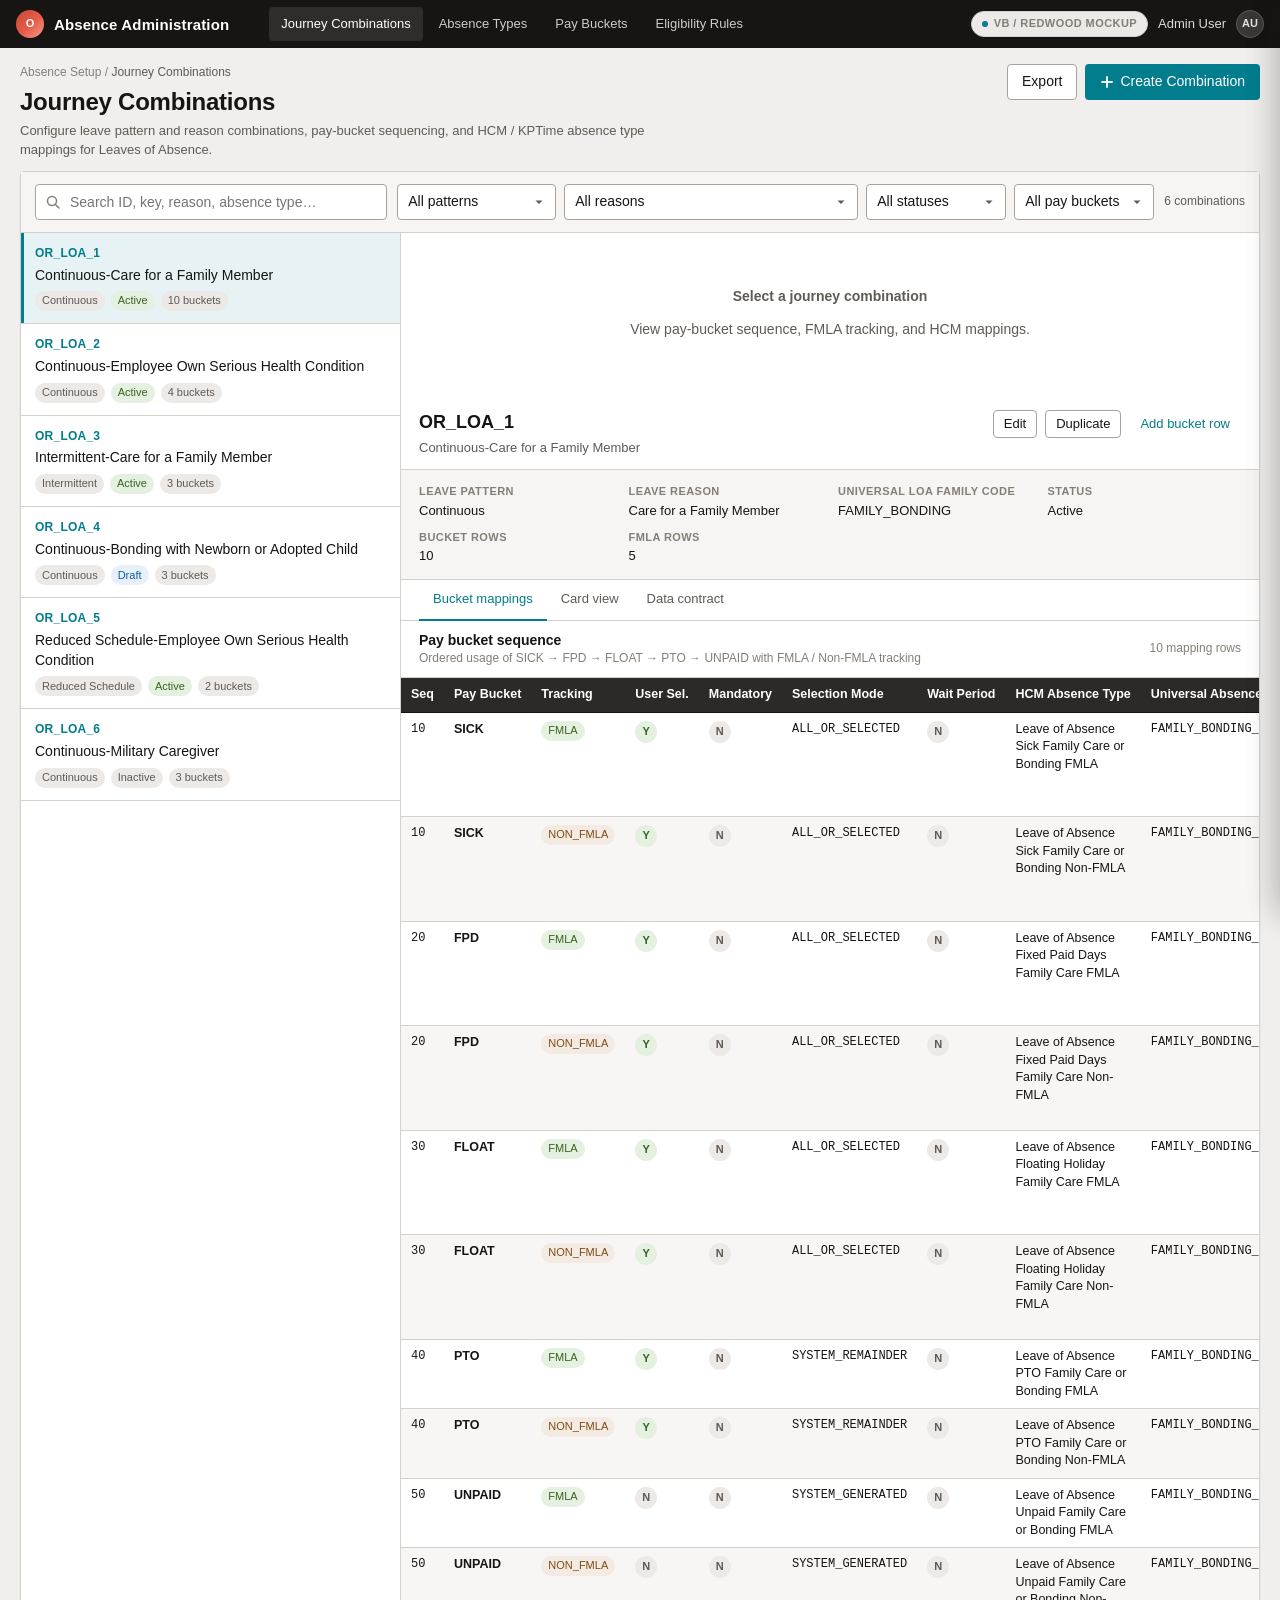
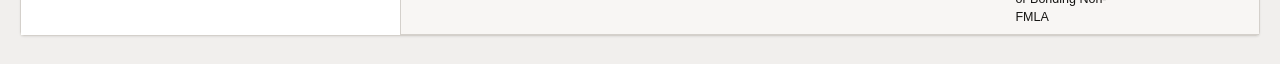
==== mockup/index.html @ 2d888273 "Add Oracle Redwood Journey Combinations UI mockup Interactive Visual Builder–style mockup for LOA jo" ====
<!DOCTYPE html>
<html lang="en">
<head>
  <meta charset="UTF-8" />
  <meta name="viewport" content="width=device-width, initial-scale=1.0" />
  <title>Journey Combinations — Oracle Redwood Mockup</title>
  <link rel="stylesheet" href="css/redwood.css" />
</head>
<body>
  <div class="app">
    <header class="app-header">
      <div class="header-brand">
        <div class="header-mark" aria-hidden="true">O</div>
        <span>Absence Administration</span>
      </div>
      <nav class="header-nav" aria-label="Primary">
        <button type="button" class="active">Journey Combinations</button>
        <button type="button">Absence Types</button>
        <button type="button">Pay Buckets</button>
        <button type="button">Eligibility Rules</button>
      </nav>
      <div class="header-spacer"></div>
      <div class="header-user">
        <span class="vb-badge"><i></i> VB / Redwood Mockup</span>
        <span>Admin User</span>
        <div class="avatar" aria-hidden="true">AU</div>
      </div>
    </header>

    <main class="page">
      <div class="page-header">
        <div>
          <div class="breadcrumb">Absence Setup / <span>Journey Combinations</span></div>
          <h1 class="page-title">Journey Combinations</h1>
          <p class="page-subtitle">
            Configure leave pattern and reason combinations, pay-bucket sequencing,
            and HCM / KPTime absence type mappings for Leaves of Absence.
          </p>
        </div>
        <div class="page-actions">
          <button type="button" class="btn btn-secondary" id="btnExport">Export</button>
          <button type="button" class="btn btn-primary" id="btnCreate">
            <svg width="14" height="14" viewBox="0 0 14 14" fill="none" aria-hidden="true">
              <path d="M7 2v10M2 7h10" stroke="currentColor" stroke-width="1.8" stroke-linecap="round"/>
            </svg>
            Create Combination
          </button>
        </div>
      </div>

      <section class="collection" aria-label="Journey combinations collection">
        <div class="toolbar">
          <div class="search-field">
            <svg width="16" height="16" viewBox="0 0 16 16" fill="none" aria-hidden="true">
              <circle cx="7" cy="7" r="4.5" stroke="currentColor" stroke-width="1.5"/>
              <path d="M10.5 10.5L14 14" stroke="currentColor" stroke-width="1.5" stroke-linecap="round"/>
            </svg>
            <label class="sr-only" for="searchInput">Search journey combinations</label>
            <input id="searchInput" type="search" placeholder="Search ID, key, reason, absence type…" />
          </div>
          <div class="filter-group">
            <label class="sr-only" for="filterPattern">Leave pattern</label>
            <select id="filterPattern">
              <option value="">All patterns</option>
            </select>
            <label class="sr-only" for="filterReason">Leave reason</label>
            <select id="filterReason">
              <option value="">All reasons</option>
            </select>
            <label class="sr-only" for="filterStatus">Status</label>
            <select id="filterStatus">
              <option value="">All statuses</option>
              <option value="Active">Active</option>
              <option value="Draft">Draft</option>
              <option value="Inactive">Inactive</option>
            </select>
            <label class="sr-only" for="filterBucket">Pay bucket</label>
            <select id="filterBucket">
              <option value="">All pay buckets</option>
            </select>
          </div>
          <div class="toolbar-meta" id="resultCount">0 combinations</div>
        </div>

        <div class="split">
          <aside class="list-pane" id="listPane" aria-label="Combination list"></aside>

          <section class="detail-pane" id="detailPane" aria-live="polite">
            <div class="detail-empty" id="detailEmpty">
              <div>
                <p><strong>Select a journey combination</strong></p>
                <p>View pay-bucket sequence, FMLA tracking, and HCM mappings.</p>
              </div>
            </div>

            <div id="detailContent" hidden>
              <div class="detail-header">
                <div class="detail-title-block">
                  <h2 id="detailTitle">—</h2>
                  <div class="muted" id="detailKey">—</div>
                </div>
                <div class="page-actions">
                  <button type="button" class="btn btn-secondary btn-sm" id="btnEdit">Edit</button>
                  <button type="button" class="btn btn-secondary btn-sm" id="btnDuplicate">Duplicate</button>
                  <button type="button" class="btn btn-ghost btn-sm" id="btnAddBucket">Add bucket row</button>
                </div>
              </div>

              <div class="detail-fields" id="detailFields"></div>

              <div class="tabs" role="tablist">
                <button type="button" class="tab active" role="tab" data-tab="table" aria-selected="true">Bucket mappings</button>
                <button type="button" class="tab" role="tab" data-tab="cards" aria-selected="false">Card view</button>
                <button type="button" class="tab" role="tab" data-tab="schema" aria-selected="false">Data contract</button>
              </div>

              <div class="tab-panel active" id="panel-table" role="tabpanel">
                <div class="section-bar">
                  <div>
                    <h3>Pay bucket sequence</h3>
                    <div class="hint">Ordered usage of SICK → FPD → FLOAT → PTO → UNPAID with FMLA / Non-FMLA tracking</div>
                  </div>
                  <div class="hint" id="bucketCount"></div>
                </div>
                <div class="table-wrap">
                  <table class="data-table" id="bucketTable">
                    <thead>
                      <tr>
                        <th>Seq</th>
                        <th>Pay Bucket</th>
                        <th>Tracking</th>
                        <th>User Sel.</th>
                        <th>Mandatory</th>
                        <th>Selection Mode</th>
                        <th>Wait Period</th>
                        <th>HCM Absence Type</th>
                        <th>Universal Absence Type ID</th>
                        <th>KPTime Type</th>
                        <th>Primary PTYP</th>
                        <th>Alt PTYP</th>
                        <th>PAY CD</th>
                        <th>FMLA Auth</th>
                        <th>Plan Sel.</th>
                        <th>Hours Mode</th>
                        <th></th>
                      </tr>
                    </thead>
                    <tbody id="bucketTableBody"></tbody>
                  </table>
                </div>
              </div>

              <div class="tab-panel" id="panel-cards" role="tabpanel">
                <div class="mapping-cards" id="mappingCards"></div>
              </div>

              <div class="tab-panel" id="panel-schema" role="tabpanel">
                <div class="mapping-cards">
                  <div class="mapping-card">
                    <div class="mapping-card-top"><strong>Flat row contract (spreadsheet / REST)</strong></div>
                    <pre id="schemaPreview" class="mono" style="margin:0;white-space:pre-wrap;font-size:12px;line-height:1.5;color:var(--rw-text-secondary)"></pre>
                  </div>
                </div>
              </div>
            </div>
          </section>
        </div>
      </section>
    </main>
  </div>

  <div class="overlay" id="overlay" hidden></div>

  <aside class="drawer" id="drawer" aria-hidden="true" role="dialog" aria-labelledby="drawerTitle">
    <div class="drawer-header">
      <h2 id="drawerTitle">Create Journey Combination</h2>
      <button type="button" class="btn btn-icon" id="btnCloseDrawer" aria-label="Close">
        <svg width="16" height="16" viewBox="0 0 16 16" fill="none" aria-hidden="true">
          <path d="M4 4l8 8M12 4L4 12" stroke="currentColor" stroke-width="1.6" stroke-linecap="round"/>
        </svg>
      </button>
    </div>
    <div class="drawer-body">
      <form class="form-grid" id="comboForm">
        <div class="form-row two">
          <div>
            <label for="fId">Journey Combination ID</label>
            <input id="fId" name="journeyCombinationId" required placeholder="OR_LOA_7" />
          </div>
          <div>
            <label for="fStatus">Status</label>
            <select id="fStatus" name="status">
              <option>Draft</option>
              <option>Active</option>
              <option>Inactive</option>
            </select>
          </div>
        </div>
        <div class="form-row">
          <label for="fKey">Journey Combination Key</label>
          <input id="fKey" name="journeyCombinationKey" required placeholder="Continuous-Care for a Family Member" />
        </div>
        <div class="form-row two">
          <div>
            <label for="fPattern">Leave Pattern</label>
            <select id="fPattern" name="leavePattern"></select>
          </div>
          <div>
            <label for="fReason">Leave Reason</label>
            <select id="fReason" name="leaveReason"></select>
          </div>
        </div>
        <div class="form-row">
          <label for="fFamily">Universal LOA Family Code</label>
          <select id="fFamily" name="universalLoaFamilyCode"></select>
        </div>

        <p class="form-section-title">Default first bucket row</p>
        <div class="form-row two">
          <div>
            <label for="fPayBucket">Pay Bucket Code</label>
            <select id="fPayBucket" name="payBucketCode"></select>
          </div>
          <div>
            <label for="fSeq">Bucket Sequence</label>
            <input id="fSeq" name="bucketSequence" type="number" min="10" step="10" value="10" />
          </div>
        </div>
        <div class="form-row two">
          <div>
            <label for="fTrack">FMLA Tracking Bucket</label>
            <select id="fTrack" name="fmlaTrackingBucket"></select>
          </div>
          <div>
            <label for="fMode">Allowed Selection Mode</label>
            <select id="fMode" name="allowedSelectionMode"></select>
          </div>
        </div>
        <div class="form-row">
          <label for="fHcm">Target HCM Absence Type Name</label>
          <input id="fHcm" name="targetHcmAbsenceTypeName" placeholder="Leave of Absence …" />
        </div>
        <div class="form-row">
          <label for="fUat">Universal Absence Type ID</label>
          <input id="fUat" name="universalAbsenceTypeId" placeholder="FAMILY_BONDING_SICK_FMLA_01" />
        </div>
        <div class="form-row two">
          <div>
            <label for="fPtyp">Primary PTYP CD</label>
            <input id="fPtyp" name="primaryPtypcdNw" placeholder="SCK" />
          </div>
          <div>
            <label for="fPayCd">Derived PAY CD</label>
            <input id="fPayCd" name="derivedPayCd" placeholder="393, 400" />
          </div>
        </div>

        <div class="switch-row">
          <span>User selectable</span>
          <button type="button" class="switch on" id="swUserSel" aria-pressed="true" data-field="userSelectable"></button>
        </div>
        <div class="switch-row">
          <span>Plan selection required</span>
          <button type="button" class="switch on" id="swPlan" aria-pressed="true" data-field="planSelectionRequired"></button>
        </div>
        <div class="switch-row">
          <span>FMLA flag authoritative</span>
          <button type="button" class="switch on" id="swFmla" aria-pressed="true" data-field="fmlaFlagAuthoritative"></button>
        </div>
      </form>
    </div>
    <div class="drawer-footer">
      <button type="button" class="btn btn-secondary" id="btnCancelDrawer">Cancel</button>
      <button type="button" class="btn btn-primary" id="btnSaveDrawer">Save</button>
    </div>
  </aside>

  <aside class="drawer" id="bucketDrawer" aria-hidden="true" role="dialog" aria-labelledby="bucketDrawerTitle">
    <div class="drawer-header">
      <h2 id="bucketDrawerTitle">Edit bucket mapping</h2>
      <button type="button" class="btn btn-icon" id="btnCloseBucketDrawer" aria-label="Close">
        <svg width="16" height="16" viewBox="0 0 16 16" fill="none" aria-hidden="true">
          <path d="M4 4l8 8M12 4L4 12" stroke="currentColor" stroke-width="1.6" stroke-linecap="round"/>
        </svg>
      </button>
    </div>
    <div class="drawer-body">
      <form class="form-grid" id="bucketForm">
        <div class="form-row two">
          <div>
            <label for="bPay">Pay Bucket Code</label>
            <select id="bPay" name="payBucketCode"></select>
          </div>
          <div>
            <label for="bSeq">Bucket Sequence</label>
            <input id="bSeq" name="bucketSequence" type="number" min="10" step="10" />
          </div>
        </div>
        <div class="form-row two">
          <div>
            <label for="bTrack">FMLA Tracking Bucket</label>
            <select id="bTrack" name="fmlaTrackingBucket"></select>
          </div>
          <div>
            <label for="bMode">Allowed Selection Mode</label>
            <select id="bMode" name="allowedSelectionMode"></select>
          </div>
        </div>
        <div class="form-row two">
          <div>
            <label for="bWait">Wait Period Applies</label>
            <select id="bWait" name="waitPeriodApplies">
              <option value="N">N</option>
              <option value="Y">Y</option>
            </select>
          </div>
          <div>
            <label for="bWaitSub">Wait Substitute Bucket</label>
            <input id="bWaitSub" name="waitSubstituteBucket" placeholder="Optional" />
          </div>
        </div>
        <div class="form-row">
          <label for="bHcm">Target HCM Absence Type Name</label>
          <input id="bHcm" name="targetHcmAbsenceTypeName" />
        </div>
        <div class="form-row">
          <label for="bUat">Universal Absence Type ID</label>
          <input id="bUat" name="universalAbsenceTypeId" />
        </div>
        <div class="form-row">
          <label for="bKp">KPTime Absence Type</label>
          <input id="bKp" name="kptimeAbsenceType" />
        </div>
        <div class="form-row two">
          <div>
            <label for="bPtyp">Primary PTYP CD NW</label>
            <input id="bPtyp" name="primaryPtypcdNw" />
          </div>
          <div>
            <label for="bAlt">Alternate PTYP Candidates</label>
            <input id="bAlt" name="alternatePtypcdCandidatesNw" />
          </div>
        </div>
        <div class="form-row two">
          <div>
            <label for="bPayCd">Derived PAY CD</label>
            <input id="bPayCd" name="derivedPayCd" />
          </div>
          <div>
            <label for="bHours">Hours Mode</label>
            <select id="bHours" name="hoursMode"></select>
          </div>
        </div>
        <div class="switch-row">
          <span>User selectable</span>
          <button type="button" class="switch" id="bSwUser" data-field="userSelectable"></button>
        </div>
        <div class="switch-row">
          <span>Mandatory usage</span>
          <button type="button" class="switch" id="bSwMand" data-field="mandatoryUsage"></button>
        </div>
        <div class="switch-row">
          <span>Plan selection required</span>
          <button type="button" class="switch" id="bSwPlan" data-field="planSelectionRequired"></button>
        </div>
        <div class="switch-row">
          <span>FMLA flag authoritative</span>
          <button type="button" class="switch" id="bSwFmla" data-field="fmlaFlagAuthoritative"></button>
        </div>
      </form>
    </div>
    <div class="drawer-footer">
      <button type="button" class="btn btn-secondary" id="btnCancelBucket">Cancel</button>
      <button type="button" class="btn btn-primary" id="btnSaveBucket">Save mapping</button>
    </div>
  </aside>

  <div class="toast" id="toast" role="status"></div>

  <script src="js/data.js"></script>
  <script src="js/app.js"></script>
</body>
</html>
---- mockup/css/redwood.css ----
/* Oracle Redwood–inspired theme for Journey Combinations mockup */
:root {
  --rw-bg-page: #f1efed;
  --rw-bg-surface: #ffffff;
  --rw-bg-header: #161513;
  --rw-bg-subtle: #f7f5f3;
  --rw-bg-hover: #f0eeeb;
  --rw-bg-selected: #e6f2f4;
  --rw-bg-chip: #ece9e6;

  --rw-brand: #c74634;
  --rw-primary: #027d8d;
  --rw-primary-hover: #026270;
  --rw-primary-active: #014d58;
  --rw-danger: #c74634;
  --rw-success: #54812a;
  --rw-warning: #a36f02;
  --rw-info: #0572ce;

  --rw-text-primary: #161513;
  --rw-text-secondary: #5f5a55;
  --rw-text-tertiary: #857e77;
  --rw-text-inverse: #ffffff;
  --rw-text-link: #027d8d;

  --rw-border: #d4d0cb;
  --rw-border-strong: #a8a29b;
  --rw-focus: #0572ce;
  --rw-shadow-sm: 0 1px 2px rgba(22, 21, 19, 0.08);
  --rw-shadow-md: 0 4px 12px rgba(22, 21, 19, 0.12);
  --rw-shadow-lg: 0 12px 32px rgba(22, 21, 19, 0.18);

  --rw-radius: 2px;
  --rw-radius-md: 4px;
  --rw-font: "Oracle Sans", "Helvetica Neue", Helvetica, Arial, sans-serif;
  --rw-header-h: 48px;
  --rw-toolbar-h: 56px;
}

*,
*::before,
*::after {
  box-sizing: border-box;
}

html,
body {
  margin: 0;
  padding: 0;
  height: 100%;
  font-family: var(--rw-font);
  font-size: 14px;
  line-height: 1.4;
  color: var(--rw-text-primary);
  background: var(--rw-bg-page);
  -webkit-font-smoothing: antialiased;
}

button,
input,
select,
textarea {
  font: inherit;
  color: inherit;
}

button {
  cursor: pointer;
  border: none;
  background: none;
}

a {
  color: var(--rw-text-link);
  text-decoration: none;
}

a:hover {
  text-decoration: underline;
}

.app {
  display: flex;
  flex-direction: column;
  min-height: 100vh;
}

/* —— Global header (Redwood shell) —— */
.app-header {
  height: var(--rw-header-h);
  background: var(--rw-bg-header);
  color: var(--rw-text-inverse);
  display: flex;
  align-items: center;
  padding: 0 16px;
  gap: 16px;
  flex-shrink: 0;
  z-index: 40;
}

.header-brand {
  display: flex;
  align-items: center;
  gap: 10px;
  font-weight: 600;
  font-size: 15px;
  letter-spacing: 0.01em;
}

.header-mark {
  width: 28px;
  height: 28px;
  border-radius: 50%;
  background: linear-gradient(135deg, #c74634 0%, #e85d4a 55%, #f4a090 100%);
  display: grid;
  place-items: center;
  font-size: 11px;
  font-weight: 700;
}

.header-nav {
  display: flex;
  gap: 4px;
  margin-left: 24px;
}

.header-nav button {
  color: rgba(255, 255, 255, 0.78);
  padding: 8px 12px;
  border-radius: var(--rw-radius-md);
  font-size: 13px;
}

.header-nav button:hover,
.header-nav button.active {
  color: #fff;
  background: rgba(255, 255, 255, 0.1);
}

.header-spacer {
  flex: 1;
}

.header-user {
  display: flex;
  align-items: center;
  gap: 10px;
  font-size: 13px;
  color: rgba(255, 255, 255, 0.85);
}

.avatar {
  width: 28px;
  height: 28px;
  border-radius: 50%;
  background: #3a3835;
  border: 1px solid #5f5a55;
  display: grid;
  place-items: center;
  font-size: 11px;
  font-weight: 600;
}

/* —— Page chrome —— */
.page {
  flex: 1;
  display: flex;
  flex-direction: column;
  max-width: 1600px;
  width: 100%;
  margin: 0 auto;
  padding: 16px 20px 28px;
  gap: 12px;
}

.page-header {
  display: flex;
  flex-wrap: wrap;
  align-items: flex-start;
  justify-content: space-between;
  gap: 12px;
}

.breadcrumb {
  font-size: 12px;
  color: var(--rw-text-tertiary);
  margin-bottom: 4px;
}

.breadcrumb span {
  color: var(--rw-text-secondary);
}

.page-title {
  margin: 0;
  font-size: 24px;
  font-weight: 600;
  letter-spacing: -0.01em;
  color: var(--rw-text-primary);
}

.page-subtitle {
  margin: 4px 0 0;
  color: var(--rw-text-secondary);
  font-size: 13px;
  max-width: 640px;
}

.page-actions {
  display: flex;
  gap: 8px;
  align-items: center;
}

/* —— Buttons —— */
.btn {
  display: inline-flex;
  align-items: center;
  justify-content: center;
  gap: 6px;
  min-height: 36px;
  padding: 0 14px;
  border-radius: var(--rw-radius-md);
  font-size: 14px;
  font-weight: 500;
  border: 1px solid transparent;
  transition: background 0.12s ease, border-color 0.12s ease, color 0.12s ease;
}

.btn:focus-visible {
  outline: 2px solid var(--rw-focus);
  outline-offset: 2px;
}

.btn-primary {
  background: var(--rw-primary);
  color: #fff;
}

.btn-primary:hover {
  background: var(--rw-primary-hover);
}

.btn-secondary {
  background: var(--rw-bg-surface);
  border-color: var(--rw-border-strong);
  color: var(--rw-text-primary);
}

.btn-secondary:hover {
  background: var(--rw-bg-hover);
}

.btn-ghost {
  color: var(--rw-primary);
  padding: 0 10px;
}

.btn-ghost:hover {
  background: var(--rw-bg-selected);
}

.btn-icon {
  width: 32px;
  height: 32px;
  min-height: 32px;
  padding: 0;
  border-radius: var(--rw-radius-md);
  color: var(--rw-text-secondary);
}

.btn-icon:hover {
  background: var(--rw-bg-hover);
  color: var(--rw-text-primary);
}

.btn-sm {
  min-height: 28px;
  padding: 0 10px;
  font-size: 13px;
}

/* —— Collection toolbar —— */
.collection {
  background: var(--rw-bg-surface);
  border: 1px solid var(--rw-border);
  border-radius: var(--rw-radius-md);
  box-shadow: var(--rw-shadow-sm);
  display: flex;
  flex-direction: column;
  min-height: 0;
  flex: 1;
}

.toolbar {
  display: flex;
  flex-wrap: wrap;
  gap: 10px;
  align-items: center;
  padding: 12px 14px;
  border-bottom: 1px solid var(--rw-border);
  background: var(--rw-bg-subtle);
}

.search-field {
  position: relative;
  flex: 1;
  min-width: 220px;
  max-width: 420px;
}

.search-field svg {
  position: absolute;
  left: 10px;
  top: 50%;
  transform: translateY(-50%);
  color: var(--rw-text-tertiary);
  pointer-events: none;
}

.search-field input {
  width: 100%;
  height: 36px;
  padding: 0 12px 0 34px;
  border: 1px solid var(--rw-border-strong);
  border-radius: var(--rw-radius-md);
  background: #fff;
}

.search-field input:focus {
  outline: none;
  border-color: var(--rw-focus);
  box-shadow: 0 0 0 2px rgba(5, 114, 206, 0.2);
}

.filter-group {
  display: flex;
  flex-wrap: wrap;
  gap: 8px;
  align-items: center;
}

.filter-group select {
  height: 36px;
  padding: 0 28px 0 10px;
  border: 1px solid var(--rw-border-strong);
  border-radius: var(--rw-radius-md);
  background: #fff url("data:image/svg+xml,%3Csvg xmlns='http://www.w3.org/2000/svg' width='12' height='12' viewBox='0 0 12 12'%3E%3Cpath fill='%235f5a55' d='M2.5 4.5L6 8l3.5-3.5'/%3E%3C/svg%3E") no-repeat right 10px center;
  appearance: none;
  min-width: 140px;
}

.filter-group select:focus {
  outline: none;
  border-color: var(--rw-focus);
  box-shadow: 0 0 0 2px rgba(5, 114, 206, 0.2);
}

.toolbar-meta {
  margin-left: auto;
  font-size: 12px;
  color: var(--rw-text-secondary);
  white-space: nowrap;
}

/* —— Split layout —— */
.split {
  display: grid;
  grid-template-columns: minmax(300px, 380px) 1fr;
  min-height: 560px;
  flex: 1;
}

@media (max-width: 960px) {
  .split {
    grid-template-columns: 1fr;
  }

  .list-pane {
    max-height: 280px;
  }
}

.list-pane {
  border-right: 1px solid var(--rw-border);
  overflow: auto;
  background: var(--rw-bg-surface);
}

.list-item {
  width: 100%;
  text-align: left;
  padding: 12px 14px;
  border-bottom: 1px solid var(--rw-border);
  display: grid;
  gap: 4px;
  transition: background 0.1s ease;
}

.list-item:hover {
  background: var(--rw-bg-hover);
}

.list-item.selected {
  background: var(--rw-bg-selected);
  box-shadow: inset 3px 0 0 var(--rw-primary);
}

.list-item-id {
  font-size: 12px;
  font-weight: 600;
  color: var(--rw-primary);
  letter-spacing: 0.02em;
}

.list-item-key {
  font-size: 14px;
  font-weight: 500;
  color: var(--rw-text-primary);
}

.list-item-meta {
  display: flex;
  flex-wrap: wrap;
  gap: 6px;
  margin-top: 2px;
}

.chip {
  display: inline-flex;
  align-items: center;
  height: 20px;
  padding: 0 7px;
  border-radius: 10px;
  font-size: 11px;
  font-weight: 500;
  background: var(--rw-bg-chip);
  color: var(--rw-text-secondary);
}

.chip-fmla {
  background: #e4f0e0;
  color: #3d6320;
}

.chip-nonfmla {
  background: #f3ebe3;
  color: #7a4e12;
}

.chip-status-active {
  background: #e4f0e0;
  color: #3d6320;
}

.chip-status-draft {
  background: #e8f1fb;
  color: #0b5cab;
}

.chip-status-inactive {
  background: #ece9e6;
  color: #5f5a55;
}

.empty-list {
  padding: 40px 20px;
  text-align: center;
  color: var(--rw-text-secondary);
}

/* —— Detail pane —— */
.detail-pane {
  display: flex;
  flex-direction: column;
  min-width: 0;
  background: var(--rw-bg-surface);
}

.detail-empty {
  flex: 1;
  display: grid;
  place-items: center;
  color: var(--rw-text-secondary);
  padding: 40px;
  text-align: center;
}

.detail-header {
  padding: 16px 18px 12px;
  border-bottom: 1px solid var(--rw-border);
  display: flex;
  flex-wrap: wrap;
  gap: 12px;
  justify-content: space-between;
  align-items: flex-start;
}

.detail-title-block h2 {
  margin: 0;
  font-size: 18px;
  font-weight: 600;
}

.detail-title-block .muted {
  margin-top: 4px;
  color: var(--rw-text-secondary);
  font-size: 13px;
}

.detail-fields {
  display: grid;
  grid-template-columns: repeat(auto-fit, minmax(160px, 1fr));
  gap: 10px 16px;
  padding: 14px 18px;
  background: var(--rw-bg-subtle);
  border-bottom: 1px solid var(--rw-border);
}

.field-label {
  font-size: 11px;
  font-weight: 600;
  text-transform: uppercase;
  letter-spacing: 0.04em;
  color: var(--rw-text-tertiary);
  margin-bottom: 2px;
}

.field-value {
  font-size: 13px;
  color: var(--rw-text-primary);
  word-break: break-word;
}

.section-bar {
  display: flex;
  align-items: center;
  justify-content: space-between;
  gap: 8px;
  padding: 10px 18px;
  border-bottom: 1px solid var(--rw-border);
}

.section-bar h3 {
  margin: 0;
  font-size: 14px;
  font-weight: 600;
}

.section-bar .hint {
  font-size: 12px;
  color: var(--rw-text-tertiary);
}

/* —— Data table —— */
.table-wrap {
  overflow: auto;
  flex: 1;
}

table.data-table {
  width: 100%;
  border-collapse: collapse;
  font-size: 12.5px;
  min-width: 1100px;
}

.data-table th {
  position: sticky;
  top: 0;
  z-index: 2;
  background: #2c2a28;
  color: #fff;
  font-weight: 600;
  text-align: left;
  padding: 8px 10px;
  white-space: nowrap;
  border-bottom: 1px solid #161513;
}

.data-table td {
  padding: 8px 10px;
  border-bottom: 1px solid var(--rw-border);
  vertical-align: top;
  color: var(--rw-text-primary);
}

.data-table tbody tr:nth-child(even) {
  background: #f8f6f4;
}

.data-table tbody tr:hover {
  background: var(--rw-bg-selected);
}

.data-table tbody tr.row-selected {
  background: #d9eef1;
}

.data-table .mono {
  font-family: ui-monospace, SFMono-Regular, Menlo, Consolas, monospace;
  font-size: 12px;
}

.data-table .nowrap {
  white-space: nowrap;
}

.yn {
  display: inline-flex;
  width: 22px;
  height: 22px;
  border-radius: 50%;
  align-items: center;
  justify-content: center;
  font-size: 11px;
  font-weight: 700;
}

.yn-y {
  background: #e4f0e0;
  color: #3d6320;
}

.yn-n {
  background: #ece9e6;
  color: #5f5a55;
}

/* —— Drawer / form —— */
.overlay {
  position: fixed;
  inset: 0;
  background: rgba(22, 21, 19, 0.45);
  opacity: 0;
  pointer-events: none;
  transition: opacity 0.2s ease;
  z-index: 50;
}

.overlay.open {
  opacity: 1;
  pointer-events: auto;
}

.drawer {
  position: fixed;
  top: 0;
  right: 0;
  width: min(520px, 100%);
  height: 100%;
  background: var(--rw-bg-surface);
  box-shadow: var(--rw-shadow-lg);
  transform: translateX(100%);
  transition: transform 0.22s ease;
  z-index: 60;
  display: flex;
  flex-direction: column;
}

.drawer.open {
  transform: translateX(0);
}

.drawer-header {
  display: flex;
  align-items: center;
  justify-content: space-between;
  padding: 14px 16px;
  border-bottom: 1px solid var(--rw-border);
}

.drawer-header h2 {
  margin: 0;
  font-size: 18px;
}

.drawer-body {
  flex: 1;
  overflow: auto;
  padding: 16px;
}

.drawer-footer {
  display: flex;
  justify-content: flex-end;
  gap: 8px;
  padding: 12px 16px;
  border-top: 1px solid var(--rw-border);
  background: var(--rw-bg-subtle);
}

.form-grid {
  display: grid;
  gap: 14px;
}

.form-row {
  display: grid;
  gap: 4px;
}

.form-row.two {
  grid-template-columns: 1fr 1fr;
  gap: 12px;
}

@media (max-width: 560px) {
  .form-row.two {
    grid-template-columns: 1fr;
  }
}

.form-row label {
  font-size: 12px;
  font-weight: 600;
  color: var(--rw-text-secondary);
}

.form-row input,
.form-row select,
.form-row textarea {
  height: 36px;
  padding: 0 10px;
  border: 1px solid var(--rw-border-strong);
  border-radius: var(--rw-radius-md);
  background: #fff;
}

.form-row textarea {
  height: auto;
  min-height: 72px;
  padding: 8px 10px;
  resize: vertical;
}

.form-row input:focus,
.form-row select:focus,
.form-row textarea:focus {
  outline: none;
  border-color: var(--rw-focus);
  box-shadow: 0 0 0 2px rgba(5, 114, 206, 0.2);
}

.form-section-title {
  margin: 8px 0 0;
  font-size: 13px;
  font-weight: 600;
  color: var(--rw-text-primary);
  padding-top: 8px;
  border-top: 1px solid var(--rw-border);
}

.switch-row {
  display: flex;
  align-items: center;
  justify-content: space-between;
  gap: 12px;
  padding: 8px 0;
}

.switch {
  position: relative;
  width: 40px;
  height: 22px;
  border-radius: 11px;
  background: #c4bfb9;
  transition: background 0.15s ease;
  flex-shrink: 0;
}

.switch.on {
  background: var(--rw-primary);
}

.switch::after {
  content: "";
  position: absolute;
  top: 2px;
  left: 2px;
  width: 18px;
  height: 18px;
  border-radius: 50%;
  background: #fff;
  transition: transform 0.15s ease;
  box-shadow: var(--rw-shadow-sm);
}

.switch.on::after {
  transform: translateX(18px);
}

/* —— Tabs in detail —— */
.tabs {
  display: flex;
  gap: 0;
  padding: 0 18px;
  border-bottom: 1px solid var(--rw-border);
}

.tab {
  padding: 10px 14px;
  font-size: 13px;
  font-weight: 500;
  color: var(--rw-text-secondary);
  border-bottom: 2px solid transparent;
  margin-bottom: -1px;
}

.tab:hover {
  color: var(--rw-text-primary);
}

.tab.active {
  color: var(--rw-primary);
  border-bottom-color: var(--rw-primary);
}

.tab-panel {
  display: none;
  flex: 1;
  min-height: 0;
  flex-direction: column;
}

.tab-panel.active {
  display: flex;
}

.mapping-cards {
  display: grid;
  gap: 10px;
  padding: 14px 18px;
}

.mapping-card {
  border: 1px solid var(--rw-border);
  border-radius: var(--rw-radius-md);
  padding: 12px 14px;
  background: #fff;
}

.mapping-card-top {
  display: flex;
  flex-wrap: wrap;
  align-items: center;
  gap: 8px;
  margin-bottom: 8px;
}

.mapping-card-top strong {
  font-size: 14px;
}

.mapping-grid {
  display: grid;
  grid-template-columns: repeat(auto-fit, minmax(180px, 1fr));
  gap: 8px 12px;
  font-size: 12px;
}

.toast {
  position: fixed;
  bottom: 24px;
  left: 50%;
  transform: translateX(-50%) translateY(20px);
  background: #2c2a28;
  color: #fff;
  padding: 10px 16px;
  border-radius: var(--rw-radius-md);
  box-shadow: var(--rw-shadow-md);
  opacity: 0;
  pointer-events: none;
  transition: opacity 0.2s ease, transform 0.2s ease;
  z-index: 80;
  font-size: 13px;
}

.toast.show {
  opacity: 1;
  transform: translateX(-50%) translateY(0);
}

.vb-badge {
  display: inline-flex;
  align-items: center;
  gap: 6px;
  font-size: 11px;
  font-weight: 600;
  letter-spacing: 0.04em;
  text-transform: uppercase;
  color: var(--rw-text-tertiary);
  background: var(--rw-bg-chip);
  border: 1px solid var(--rw-border);
  border-radius: 999px;
  padding: 4px 10px;
}

.vb-badge i {
  width: 6px;
  height: 6px;
  border-radius: 50%;
  background: var(--rw-primary);
}

.sr-only {
  position: absolute;
  width: 1px;
  height: 1px;
  padding: 0;
  margin: -1px;
  overflow: hidden;
  clip: rect(0, 0, 0, 0);
  border: 0;
}
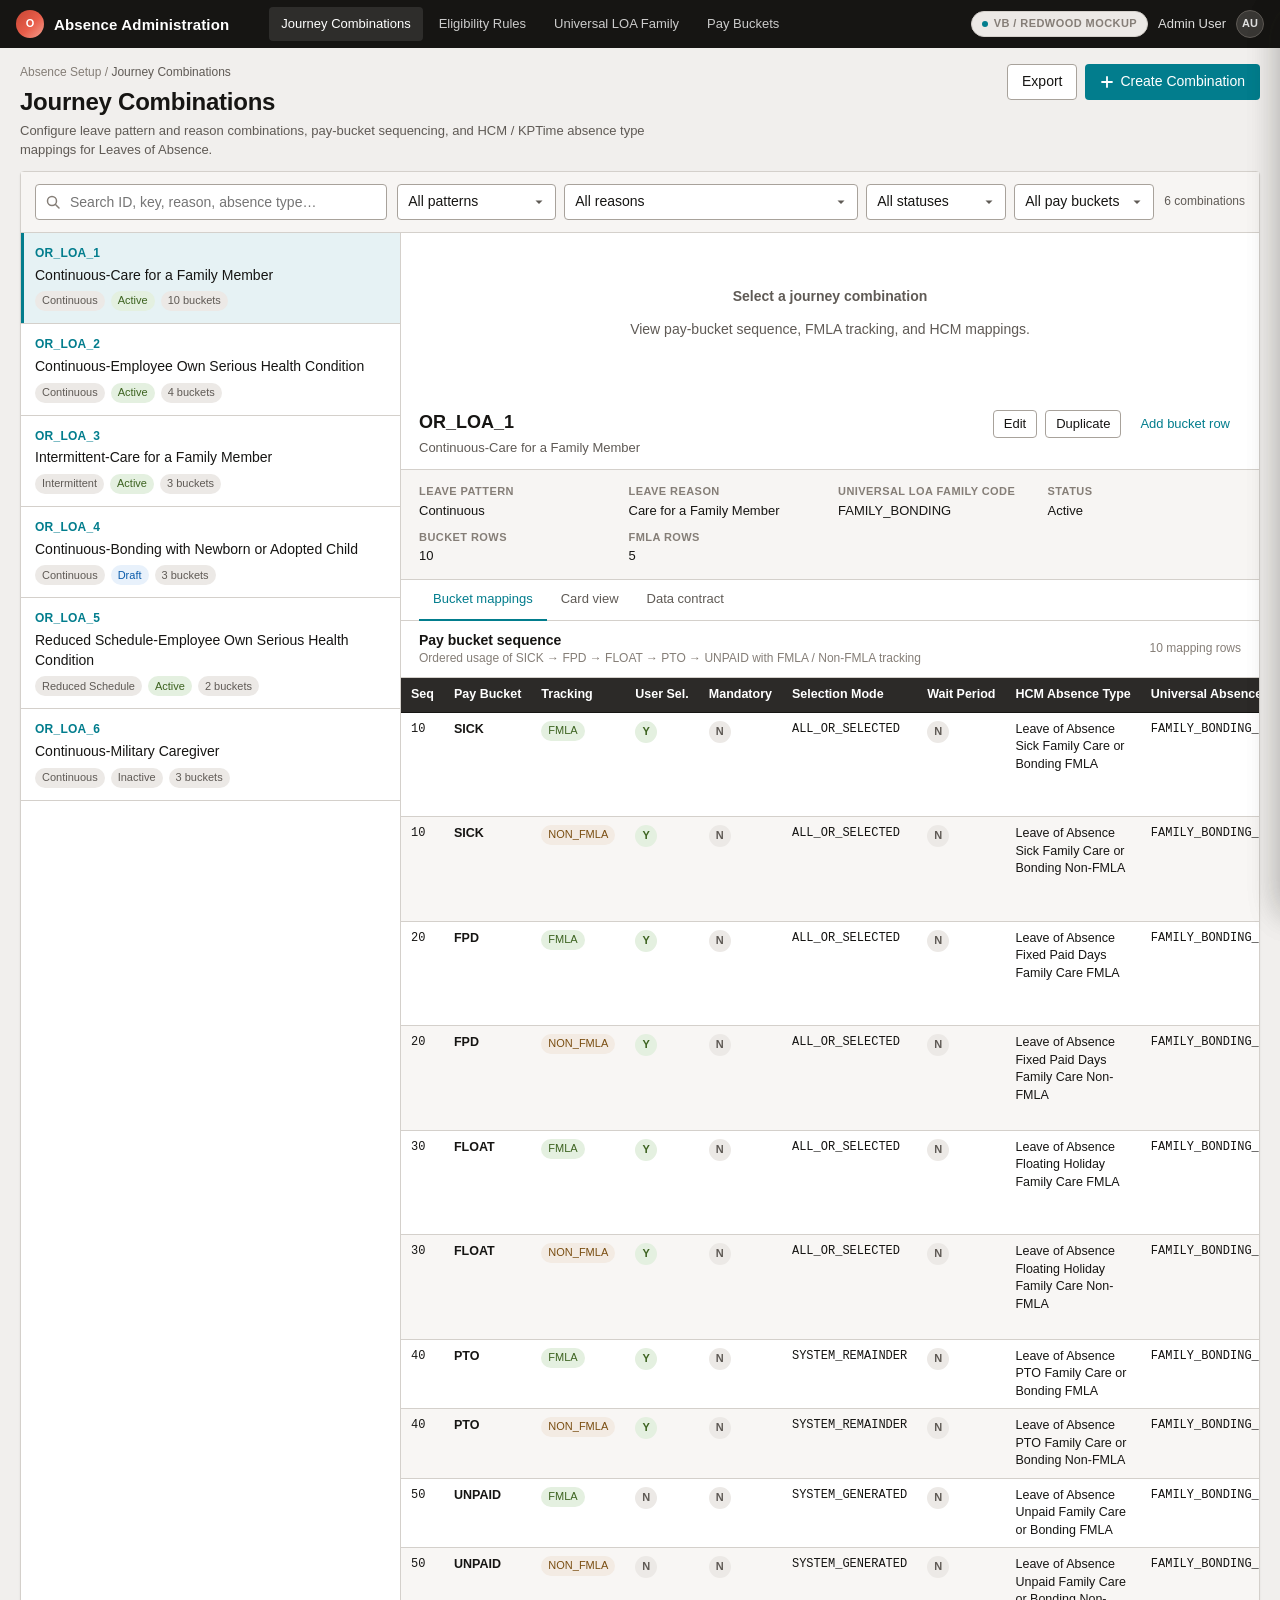
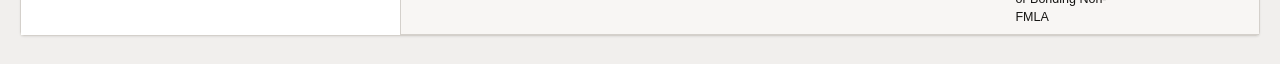
==== commit f60dff64: "Add Universal LOA Family Eligibility Redwood mockup Master-detail UI for Universal_LOA_Family_Name +" ====
--- a/mockup/index.html
+++ b/mockup/index.html
@@ -15,9 +15,9 @@
       </div>
       <nav class="header-nav" aria-label="Primary">
         <button type="button" class="active">Journey Combinations</button>
-        <button type="button">Absence Types</button>
+        <a href="eligibility.html"><button type="button">Eligibility Rules</button></a>
+        <a href="universal-eligibility.html"><button type="button">Universal LOA Family</button></a>
         <button type="button">Pay Buckets</button>
-        <button type="button">Eligibility Rules</button>
       </nav>
       <div class="header-spacer"></div>
       <div class="header-user">
--- a/mockup/css/redwood.css
+++ b/mockup/css/redwood.css
@@ -461,6 +461,30 @@
 .chip-status-inactive {
   background: #ece9e6;
   color: #5f5a55;
+}
+
+.chip-plo {
+  background: #e8f1fb;
+  color: #0b5cab;
+}
+
+.chip-cba {
+  background: #f3ebe3;
+  color: #7a4e12;
+}
+
+.header-nav a {
+  text-decoration: none;
+}
+
+.header-nav a button {
+  pointer-events: none;
+}
+
+.header-nav a:hover button,
+.header-nav a:focus-visible button {
+  color: #fff;
+  background: rgba(255, 255, 255, 0.1);
 }
 
 .empty-list {
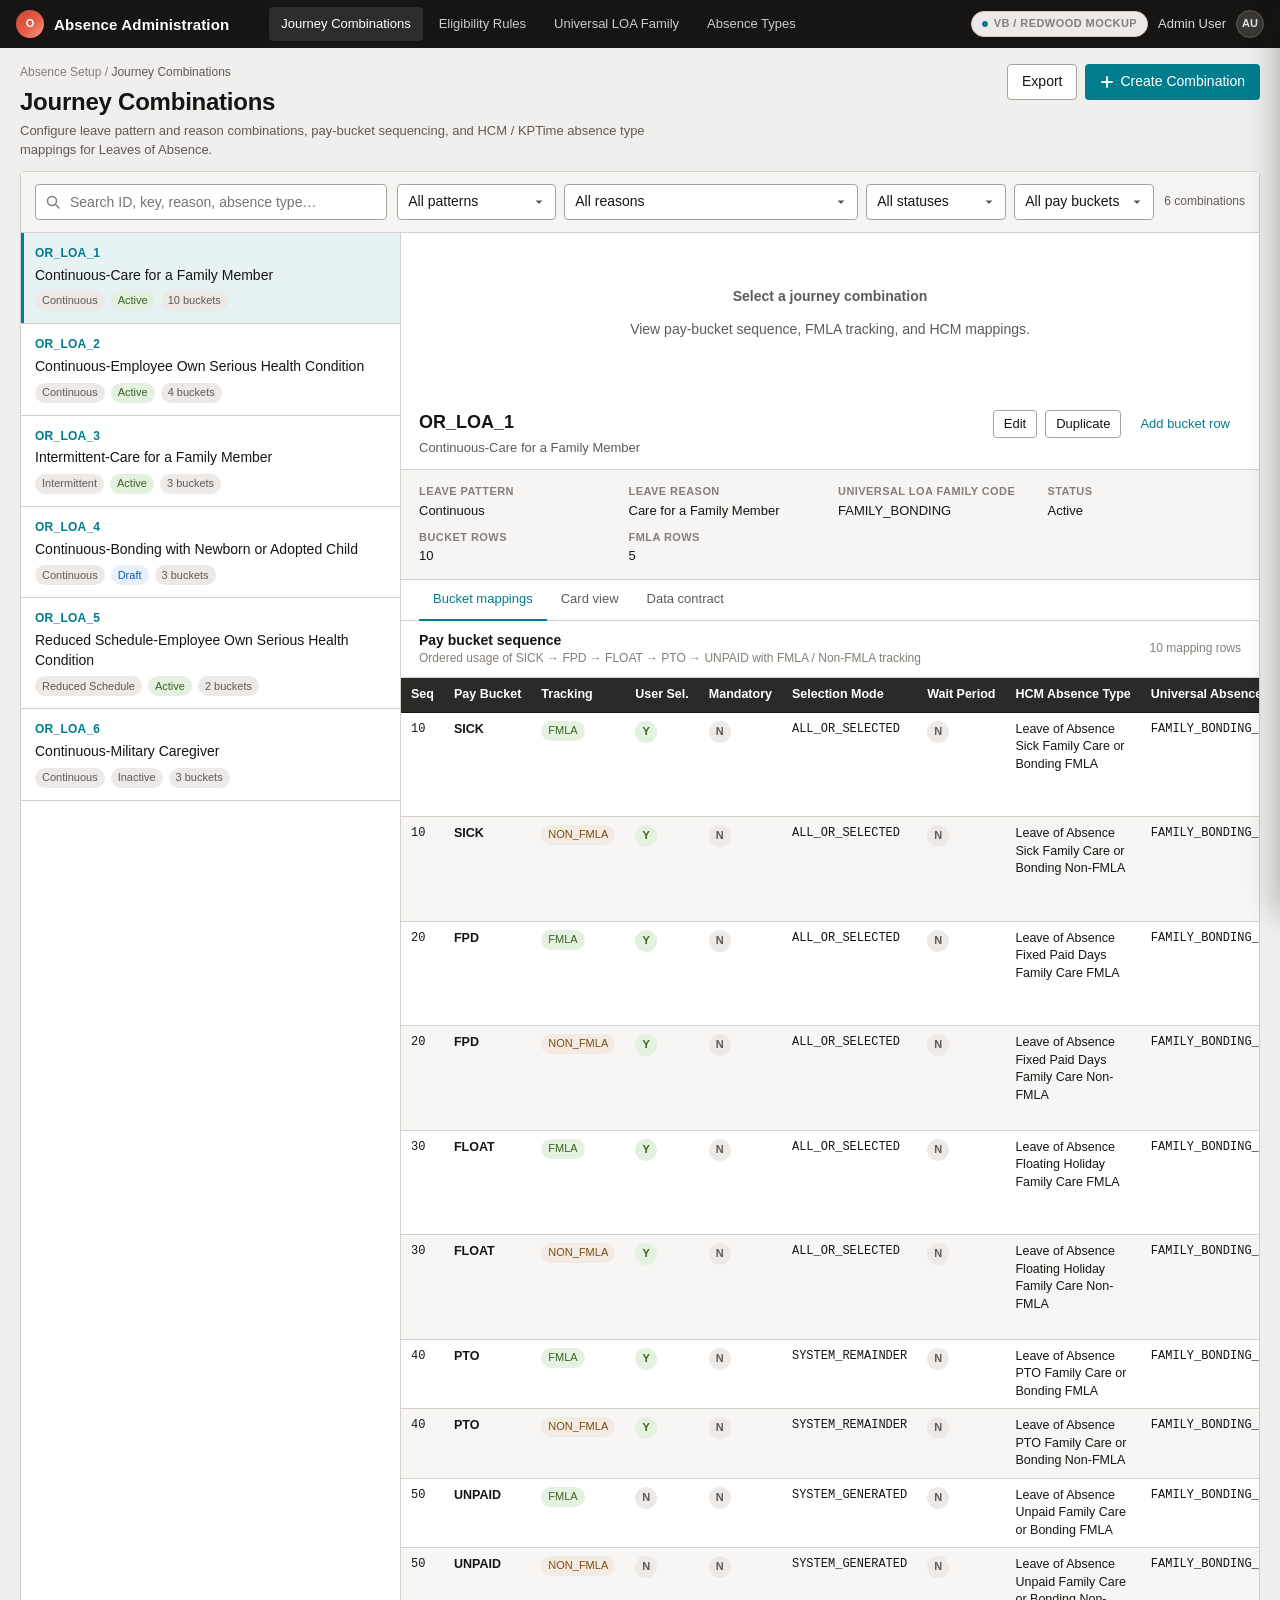
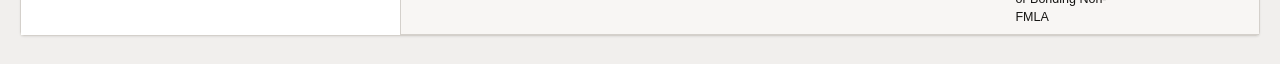
==== commit f30cfd95: "Add Universal Absence Types Redwood UI mockup Master-detail UI for LOA family absence type mappings " ====
--- a/mockup/index.html
+++ b/mockup/index.html
@@ -13,11 +13,11 @@
         <div class="header-mark" aria-hidden="true">O</div>
         <span>Absence Administration</span>
       </div>
-      <nav class="header-nav" aria-label="Primary">
+            <nav class="header-nav" aria-label="Primary">
         <button type="button" class="active">Journey Combinations</button>
         <a href="eligibility.html"><button type="button">Eligibility Rules</button></a>
         <a href="universal-eligibility.html"><button type="button">Universal LOA Family</button></a>
-        <button type="button">Pay Buckets</button>
+        <a href="absence-types.html"><button type="button">Absence Types</button></a>
       </nav>
       <div class="header-spacer"></div>
       <div class="header-user">
